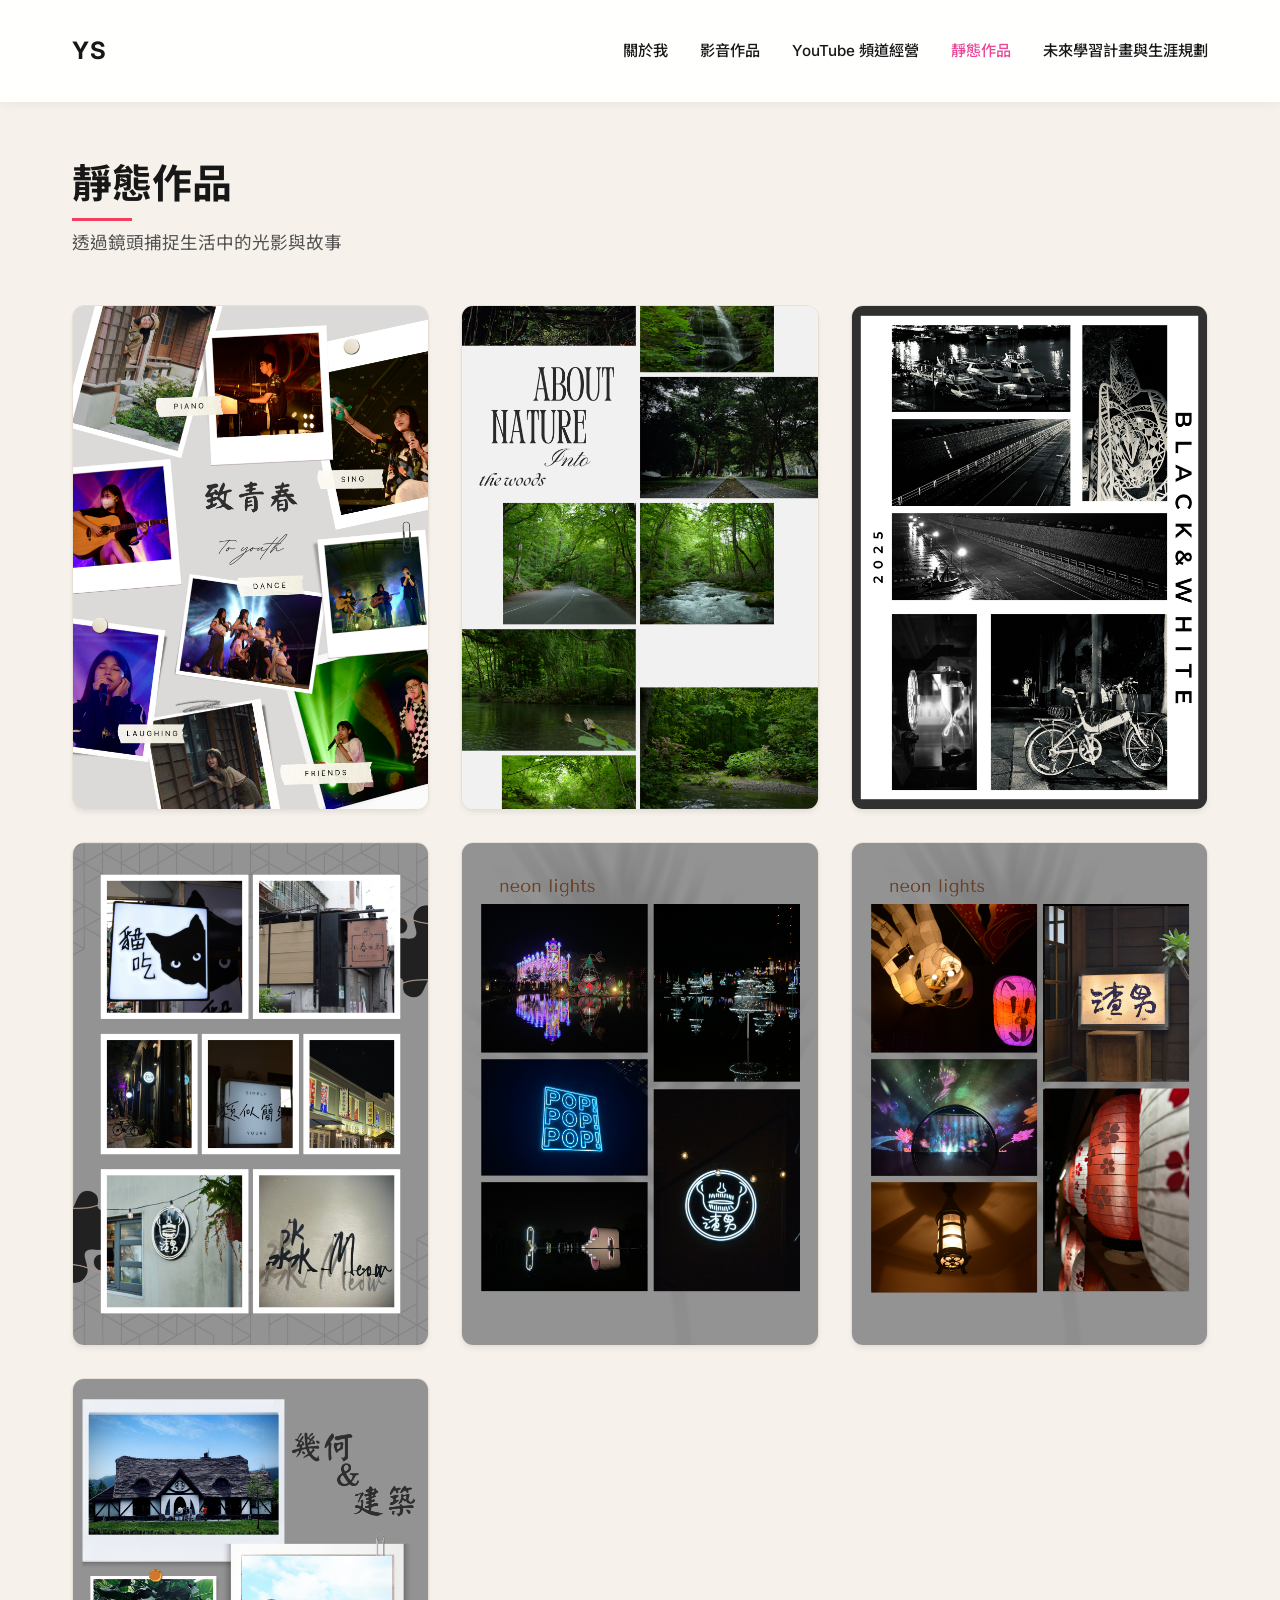
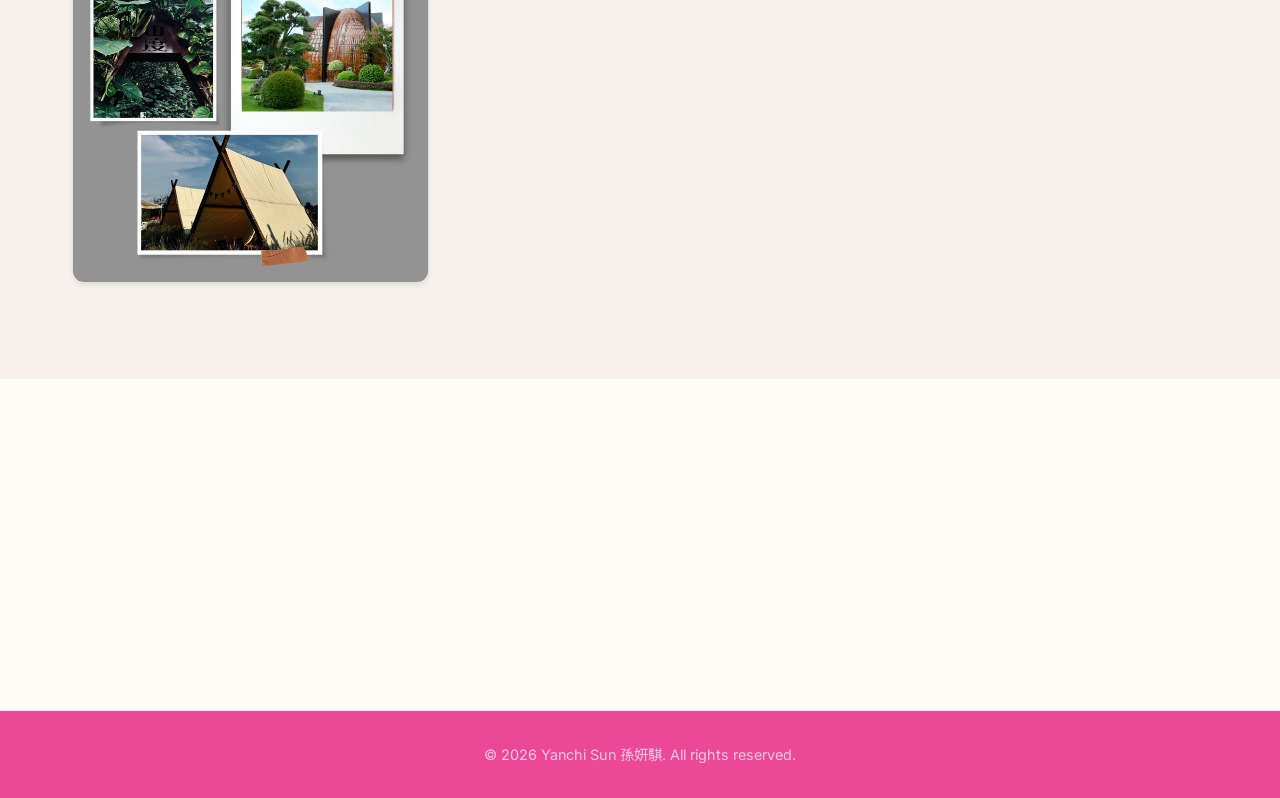
==== photography.html @ bd14a130 "Add files via upload" ====
<!DOCTYPE html>
<html lang="zh-TW">

<head>
    <meta charset="UTF-8">
    <meta name="viewport" content="width=device-width, initial-scale=1.0">
    <meta name="description" content="孫妍騏 (Yanchi Sun) 轉學考個人網站 - 大眾傳播學系申請">
    <title>靜態作品 | 孫妍騏 Yanchi Sun</title>
    <link rel="preconnect" href="https://fonts.googleapis.com">
    <link rel="preconnect" href="https://fonts.gstatic.com" crossorigin>
    <link
        href="https://fonts.googleapis.com/css2?family=Inter:wght@300;400;500;600;700&family=Noto+Sans+TC:wght@300;400;500;700&display=swap"
        rel="stylesheet">
    <link rel="stylesheet" href="style.css">
</head>

<body>
    <nav id="navbar">
        <div class="nav-container">
            <a href="index.html" class="nav-logo">YS</a>
            <div class="hamburger" id="hamburger">
                <span class="bar"></span>
                <span class="bar"></span>
                <span class="bar"></span>
            </div>
            <ul class="nav-links" id="nav-links">
                <li><a href="index.html#hero">關於我</a></li>
                <li><a href="index.html#works">影音作品</a></li>
                <li><a href="youtube.html">YouTube 頻道經營</a></li>
                <li><a href="photography.html" style="color: var(--primary-color);">靜態作品</a></li>
                <li><a href="sop.html">未來學習計畫與生涯規劃</a></li>
            </ul>
        </div>
    </nav>

    <!-- 攝影集 (Photography) -->
    <section id="photography" class="section bg-light" style="padding-top: 10rem; min-height: 80vh;">
        <div class="container">
            <h2 class="section-title reveal">靜態作品</h2>
            <p class="section-subtitle reveal">透過鏡頭捕捉生活中的光影與故事</p>

            <div class="photography-grid">
                <div class="photo-card reveal">
                    <img src="photo/photography/18.png" alt="攝影集作品 1">
                </div>
                <div class="photo-card reveal reveal-delay">
                    <img src="photo/photography/19.png" alt="攝影集作品 2">
                </div>
                <div class="photo-card reveal reveal-delay-2">
                    <img src="photo/photography/20.png" alt="攝影集作品 3">
                </div>
                <div class="photo-card reveal">
                    <img src="photo/photography/21.png" alt="攝影集作品 4">
                </div>
                <div class="photo-card reveal reveal-delay">
                    <img src="photo/photography/22.png" alt="攝影集作品 5">
                </div>
                <div class="photo-card reveal reveal-delay-2">
                    <img src="photo/photography/23.png" alt="攝影集作品 6">
                </div>
                <div class="photo-card reveal">
                    <img src="photo/photography/24.png" alt="攝影集作品 7">
                </div>
            </div>
        </div>
    </section>

    <!-- 5. 結語與聯繫 (Closing Statement) -->
    <section id="contact" class="section">
        <div class="container text-center reveal">
            <p class="closing-text">
                傳播的本質是溝通，而我已準備好在這個更寬廣的學術舞台上，<br>
                傾聽社會的聲音，述說更多動人的故事。<br>
                期待能加入貴系，為未來的傳播領域注入一股嶄新的活力。
            </p>
        </div>
    </section>

    <footer>
        <div class="container">
            <p>&copy; 2026 Yanchi Sun 孫妍騏. All rights reserved.</p>
        </div>
    </footer>

    <script src="script.js"></script>
</body>

</html>
---- style.css ----
:root {
    --primary-color: #ec4899;    /* 亮玫瑰粉 - 活潑且具親和力 */
    --accent-color: #f43f5e;     /* 櫻桃/珊瑚紅 - 重點強調 */
    --accent-light: #fbcfe8;     /* 淺粉色 */
    --bg-white: #fffcf8;         /* 偏暖的米白，取代刺眼的純白 */
    --bg-light: #f6f2eb;         /* 溫潤質感的米色/燕麥色背景 */
    --text-main: #171717;        /* 極深灰色（接近純黑），提升閱讀舒適度 */
    --text-light: #525252;       /* 深灰色（次要文字） */
    --border-color: #e5dfd5;     /* 配合米色背景調整邊框顏色 */
    
    --font-heading: 'Inter', 'Noto Sans TC', sans-serif;
    --font-body: 'Inter', 'Noto Sans TC', sans-serif;
    
    --transition: all 0.3s cubic-bezier(0.25, 0.8, 0.25, 1);
    --shadow-sm: 0 4px 6px -1px rgba(0, 0, 0, 0.05), 0 2px 4px -1px rgba(0, 0, 0, 0.03);
    --shadow-md: 0 10px 15px -3px rgba(0, 0, 0, 0.05), 0 4px 6px -2px rgba(0, 0, 0, 0.03);
    --shadow-lg: 0 20px 25px -5px rgba(0, 0, 0, 0.1), 0 10px 10px -5px rgba(0, 0, 0, 0.04);
}

* {
    margin: 0;
    padding: 0;
    box-sizing: border-box;
}

html {
    scroll-behavior: smooth;
    scroll-padding-top: 80px;
    font-size: 16px;
}

body {
    font-family: var(--font-body);
    color: var(--text-main);
    background-color: var(--bg-white);
    line-height: 1.6;
    overflow-x: hidden;
}

h1, h2, h3, h4, h5, h6 {
    font-family: var(--font-heading);
    color: var(--text-main); /* 將標題顏色改為深黑色系，不再使用粉色 */
    line-height: 1.2;
}

a {
    text-decoration: none;
    color: inherit;
    transition: var(--transition);
}

ul {
    list-style: none;
}

.container {
    max-width: 1200px;
    margin: 0 auto;
    padding: 0 2rem;
}

.section {
    padding: 6rem 0;
}

.bg-light {
    background-color: var(--bg-light);
}

.text-gold {
    color: var(--accent-color);
}

.text-center {
    text-align: center;
}

/* Navbar */
#navbar {
    position: fixed;
    top: 0;
    left: 0;
    width: 100%;
    background-color: rgba(255, 255, 255, 0.95);
    backdrop-filter: blur(10px);
    z-index: 1000;
    box-shadow: 0 2px 10px rgba(0,0,0,0.05);
    transition: var(--transition);
}

.nav-container {
    max-width: 1200px;
    margin: 0 auto;
    padding: 1rem 2rem;
    display: flex;
    justify-content: space-between;
    align-items: center;
}

.nav-logo {
    font-weight: 700;
    font-size: 1.5rem;
    color: var(--text-main); /* 導覽列 Logo 顏色改為深黑 */
    letter-spacing: 1px;
    z-index: 1002;
    position: relative;
}

.hamburger {
    display: none;
    cursor: pointer;
    flex-direction: column;
    gap: 5px;
    z-index: 1002; /* Above the mobile menu */
    position: relative;
}

.hamburger .bar {
    width: 25px;
    height: 3px;
    background-color: var(--text-main);
    border-radius: 3px;
    transition: var(--transition);
}

/* Hamburger Active Animation */
.hamburger.active .bar:nth-child(1) {
    transform: translateY(8px) rotate(45deg);
}

.hamburger.active .bar:nth-child(2) {
    opacity: 0;
}

.hamburger.active .bar:nth-child(3) {
    transform: translateY(-8px) rotate(-45deg);
}

.nav-links {
    display: flex;
    gap: 2rem;
}

.nav-links a {
    font-weight: 500;
    font-size: 0.95rem;
    color: var(--text-main);
    position: relative;
}

.nav-links a::after {
    content: '';
    position: absolute;
    width: 0;
    height: 2px;
    bottom: -4px;
    left: 0;
    background-color: var(--accent-color);
    transition: var(--transition);
}

.nav-links a:hover::after {
    width: 100%;
}

/* Typography & Titles */
.section-title {
    font-size: 2.5rem;
    font-weight: 700;
    margin-bottom: 0.5rem;
    position: relative;
    display: inline-block;
}

.section-title::after {
    content: '';
    display: block;
    width: 60px;
    height: 3px;
    background-color: var(--accent-color);
    margin-top: 10px;
}

.section-subtitle {
    font-size: 1.1rem;
    color: var(--text-light);
    margin-bottom: 3rem;
}

/* Reveal Animations */
.reveal {
    opacity: 0;
    transform: translateY(30px);
    transition: opacity 0.8s ease-out, transform 0.8s ease-out;
}

.reveal.active {
    opacity: 1;
    transform: translateY(0);
}

.reveal-delay {
    transition-delay: 0.2s;
}

/* 1. Hero Section */
#hero {
    padding-top: 10rem;
    min-height: 100vh;
    display: flex;
    align-items: center;
}

.hero-container {
    display: grid;
    grid-template-columns: 1fr 1fr;
    gap: 4rem;
    align-items: center;
}

.subtitle {
    font-size: 1.1rem;
    color: var(--accent-color);
    font-weight: 600;
    letter-spacing: 2px;
    text-transform: uppercase;
    margin-bottom: 0.5rem;
}

.profile-layout {
    display: flex;
    align-items: center;
    gap: 2rem;
    margin-bottom: 2rem;
}

.profile-photo {
    flex-shrink: 0;
    width: 180px;
    height: 180px;
    border-radius: 50%;
    overflow: hidden;
    border: 6px solid var(--bg-white);
    box-shadow: 0 10px 25px rgba(236, 72, 153, 0.2);
}

.profile-photo img {
    width: 100%;
    height: 100%;
    object-fit: cover;
}

.main-title {
    font-size: 3.5rem;
    margin-bottom: 0.5rem;
}

.highlight {
    color: var(--accent-color);
}

.sub-headline {
    font-size: 1.6rem;
    font-weight: 400;
    color: var(--text-light);
    margin-bottom: 0;
}

.hero-contact {
    margin-top: 1rem;
    display: flex;
    flex-direction: column;
    gap: 0.5rem;
}

.hero-contact a {
    font-size: 1.05rem;
    font-weight: 500;
    color: var(--text-light);
    display: inline-flex;
    align-items: center;
    gap: 0.5rem;
}

.hero-contact a:hover {
    color: var(--primary-color);
}

.current-bg {
    background: var(--bg-light);
    padding: 1.5rem;
    border-left: 4px solid var(--primary-color);
    border-radius: 0 8px 8px 0;
}

.tag {
    display: inline-block;
    background: linear-gradient(135deg, var(--primary-color), #f472b6);
    color: white;
    font-size: 0.75rem;
    padding: 0.3rem 0.8rem;
    border-radius: 20px; /* 更圓潤活潑的形狀 */
    margin-bottom: 0.5rem;
    font-weight: 600;
    box-shadow: 0 2px 4px rgba(236, 72, 153, 0.3);
}

.current-bg p:not(.tag) {
    font-weight: 600;
    font-size: 1.2rem;
}

.current-bg .tag-description {
    font-weight: 400;
    font-size: 0.95rem;
    color: var(--text-light);
    margin-top: 0.2rem;
}

.hero-cards {
    display: flex;
    flex-direction: column;
    gap: 1.5rem;
}

.honor-card {
    background: var(--bg-white);
    padding: 1.5rem;
    border-radius: 12px;
    box-shadow: var(--shadow-sm);
    border: 1px solid var(--border-color);
    transition: var(--transition);
    display: flex;
    flex-direction: column;
}

.honor-card:hover {
    transform: translateY(-5px);
    box-shadow: var(--shadow-md);
    border-color: var(--accent-color);
}

.card-icon {
    font-size: 2rem;
    margin-bottom: 0.5rem;
}

.honor-card h3 {
    font-size: 1.1rem;
    margin-bottom: 0.5rem;
}

.honor-card p {
    font-size: 0.95rem;
    color: var(--text-light);
}

/* 2. SOP */
.motivation-box {
    background: white;
    padding: 3rem;
    border-radius: 16px;
    box-shadow: var(--shadow-lg);
    position: relative;
    margin-bottom: 4rem;
}

.motivation-box::before {
    content: '"';
    position: absolute;
    top: 10px;
    left: 20px;
    font-size: 6rem;
    color: var(--accent-color);
    opacity: 0.2;
    font-family: serif;
    line-height: 1;
}

.motivation-box p {
    font-size: 1.1rem;
    line-height: 1.8;
    position: relative;
    z-index: 1;
}

.timeline {
    position: relative;
    max-width: 800px;
    margin: 0 auto;
}

.timeline::before {
    content: '';
    position: absolute;
    left: 15px;
    top: 0;
    height: 100%;
    width: 2px;
    background: var(--border-color);
}

.timeline-item {
    position: relative;
    padding-left: 50px;
    margin-bottom: 3rem;
}

.timeline-item:last-child {
    margin-bottom: 0;
}

.timeline-dot {
    position: absolute;
    left: 8px;
    top: 5px;
    width: 16px;
    height: 16px;
    border-radius: 50%;
    background: var(--accent-color);
    border: 4px solid var(--bg-light);
    box-shadow: 0 0 0 4px var(--bg-light);
    transition: var(--transition);
}

.timeline-item:hover .timeline-dot {
    transform: scale(1.3);
    background: var(--primary-color);
}

.timeline-content h3 {
    font-size: 1.3rem;
    margin-bottom: 0.5rem;
}

.timeline-content p {
    color: var(--text-light);
}

/* 3. Works */
/* Tabs */
.tabs-container {
    display: flex;
    justify-content: center;
    gap: 1rem;
    margin-bottom: 3rem;
}

.tab-btn {
    padding: 0.8rem 2.5rem;
    border: 2px solid var(--primary-color);
    background: transparent;
    color: var(--primary-color);
    font-size: 1.1rem;
    font-weight: 600;
    border-radius: 30px;
    cursor: pointer;
    transition: var(--transition);
}

.tab-btn.active, .tab-btn:hover {
    background: var(--primary-color);
    color: white;
    box-shadow: 0 4px 10px rgba(236, 72, 153, 0.3);
}

.tab-content {
    display: none;
}

.tab-content.active {
    display: block;
    animation: fadeIn 0.5s ease;
}

@keyframes fadeIn {
    from { opacity: 0; transform: translateY(10px); }
    to { opacity: 1; transform: translateY(0); }
}

.works-grid {
    display: grid;
    grid-template-columns: repeat(2, 1fr);
    gap: 3rem;
}

.work-card {
    background: var(--bg-white);
    border-radius: 16px;
    overflow: hidden;
    box-shadow: var(--shadow-sm);
    transition: var(--transition);
    border: 1px solid var(--border-color);
}

.work-card:hover {
    transform: translateY(-10px);
    box-shadow: var(--shadow-lg);
}

.work-img-wrapper {
    width: 100%;
    height: 250px;
    overflow: hidden;
    background: #eaeaea;
}

#short-videos .works-grid {
    grid-template-columns: repeat(auto-fit, minmax(250px, 320px));
    justify-content: center;
}

#short-videos .work-img-wrapper {
    height: auto;
    aspect-ratio: 9 / 16;
}

.work-img {
    width: 100%;
    height: 100%;
    object-fit: cover;
    transition: transform 0.5s ease;
}

.work-card:hover .work-img {
    transform: scale(1.05);
}

.work-info {
    padding: 2rem;
}

.work-category {
    font-size: 0.8rem;
    color: var(--accent-color);
    font-weight: 600;
    letter-spacing: 1px;
    text-transform: uppercase;
    display: block;
    margin-bottom: 0.5rem;
}

.work-info h3 {
    font-size: 1.5rem;
    margin-bottom: 1rem;
}

.work-info p {
    color: var(--text-light);
    font-size: 0.95rem;
    margin-bottom: 1.5rem;
}

.work-link {
    display: inline-block;
    font-size: 0.95rem;
    font-weight: 600;
    color: var(--primary-color);
    border-bottom: 2px solid transparent;
    transition: var(--transition);
}

.work-link:hover {
    color: var(--accent-color);
    border-color: var(--accent-color);
    transform: translateX(5px);
}

/* 4. YouTube Section */
.youtube-grid {
    display: grid;
    grid-template-columns: repeat(3, 1fr);
    gap: 2rem;
}

.youtube-card {
    background: var(--bg-white);
    border-radius: 16px;
    overflow: hidden;
    box-shadow: 0 4px 15px rgba(236, 72, 153, 0.1);
    border: 1px solid var(--border-color);
    transition: var(--transition);
    display: flex;
    flex-direction: column;
}

.youtube-card:hover {
    transform: translateY(-10px);
    box-shadow: 0 10px 25px rgba(236, 72, 153, 0.2);
}

.video-wrapper {
    width: 100%;
    aspect-ratio: 16 / 9;
    background: #e2e8f0;
    position: relative;
}

.video-placeholder {
    position: absolute;
    top: 0; left: 0; width: 100%; height: 100%;
    display: flex;
    align-items: center;
    justify-content: center;
    color: var(--text-light);
    font-weight: 600;
}

.video-wrapper iframe {
    width: 100%;
    height: 100%;
    border: none;
}

.video-stats {
    padding: 1.5rem;
    flex-grow: 1;
    display: flex;
    flex-direction: column;
}

.video-stats h3 {
    font-size: 1.2rem;
    margin-bottom: 1rem;
}

.stat-row {
    display: flex;
    justify-content: space-between;
    margin-bottom: 0.5rem;
    font-weight: 500;
}

.proof-img {
    margin-top: auto;
    padding-top: 1rem;
    border-top: 1px solid var(--border-color);
}

.proof-img img {
    width: 100%;
    border-radius: 8px;
    box-shadow: 0 2px 8px rgba(0,0,0,0.05);
}

.reveal-delay-2 {
    transition-delay: 0.4s;
}

/* Photography Section */
.photography-grid {
    display: grid;
    grid-template-columns: repeat(3, 1fr);
    gap: 2rem;
    align-items: start;
}

.photo-card {
    background: var(--bg-white);
    border-radius: 12px;
    overflow: hidden;
    box-shadow: var(--shadow-sm);
    border: 1px solid var(--border-color);
    transition: var(--transition);
    cursor: pointer;
    display: flex;
}

.photo-card img {
    width: 100%;
    height: auto;
    display: block;
    transition: transform 0.5s ease;
}

.photo-card:hover {
    box-shadow: var(--shadow-md);
    border-color: var(--primary-color);
}

.photo-card:hover img {
    transform: scale(1.05);
}

/* 5. Contact */
.closing-text {
    font-size: 1.2rem;
    max-width: 700px;
    margin: 0 auto 3rem;
    color: var(--text-main);
}

.contact-info {
    margin-bottom: 3rem;
}

.email-link {
    font-size: 1.5rem;
    font-weight: 600;
    color: var(--primary-color);
    border-bottom: 2px solid transparent;
}

.email-link:hover {
    color: var(--accent-color);
    border-color: var(--accent-color);
}

.action-buttons {
    display: flex;
    justify-content: center;
    gap: 1.5rem;
}

.btn {
    display: inline-flex;
    align-items: center;
    gap: 0.5rem;
    padding: 1rem 2rem;
    border-radius: 8px;
    font-weight: 600;
    font-size: 1.1rem;
    cursor: pointer;
    transition: var(--transition);
}

.btn-primary {
    background: linear-gradient(135deg, var(--primary-color), #db2777);
    color: white;
    box-shadow: 0 4px 15px rgba(236, 72, 153, 0.4);
}

.btn-primary:hover {
    background: linear-gradient(135deg, #db2777, #be185d);
    transform: translateY(-3px) scale(1.02); /* 增加一點放大的活力感 */
    box-shadow: 0 8px 25px rgba(236, 72, 153, 0.5);
}

.btn-secondary {
    background-color: white;
    color: var(--primary-color);
    border: 2px solid var(--primary-color);
}

.btn-secondary:hover {
    background-color: var(--bg-light);
    transform: translateY(-3px);
}

footer {
    background-color: var(--primary-color);
    color: rgba(255, 255, 255, 0.7);
    text-align: center;
    padding: 2rem 0;
    font-size: 0.9rem;
}

/* Responsive */
@media (max-width: 992px) {
    .hero-container, .works-grid, .youtube-grid, .photography-grid {
        grid-template-columns: 1fr;
        gap: 3rem;
    }
    
    .main-title {
        font-size: 3rem;
    }
    
    #hero {
        padding-top: 8rem;
        padding-bottom: 4rem;
    }
}

@media (max-width: 768px) {
    .hamburger {
        display: flex;
    }

    .nav-links {
        position: fixed;
        left: -100%;
        top: 0;
        flex-direction: column;
        background-color: rgba(255, 255, 255, 0.98);
        backdrop-filter: blur(15px);
        width: 100%;
        height: 100vh;
        text-align: center;
        transition: 0.4s cubic-bezier(0.25, 0.8, 0.25, 1);
        justify-content: center;
        align-items: center;
        gap: 3rem;
        z-index: 1000;
        padding: 0;
    }

    .nav-links.active {
        left: 0;
    }

    .nav-links a {
        font-size: 1.5rem;
    }
    
    .profile-layout {
        flex-direction: column;
        align-items: flex-start;
        gap: 1.5rem;
    }
    
    .profile-photo {
        width: 140px;
        height: 140px;
    }
    
    .section-title {
        font-size: 2rem;
    }
    
    .action-buttons {
        flex-direction: column;
    }
    
    .timeline::before {
        left: 0;
    }
    
    .timeline-item {
        padding-left: 30px;
    }
    
    .timeline-dot {
        left: -7px;
    }
}
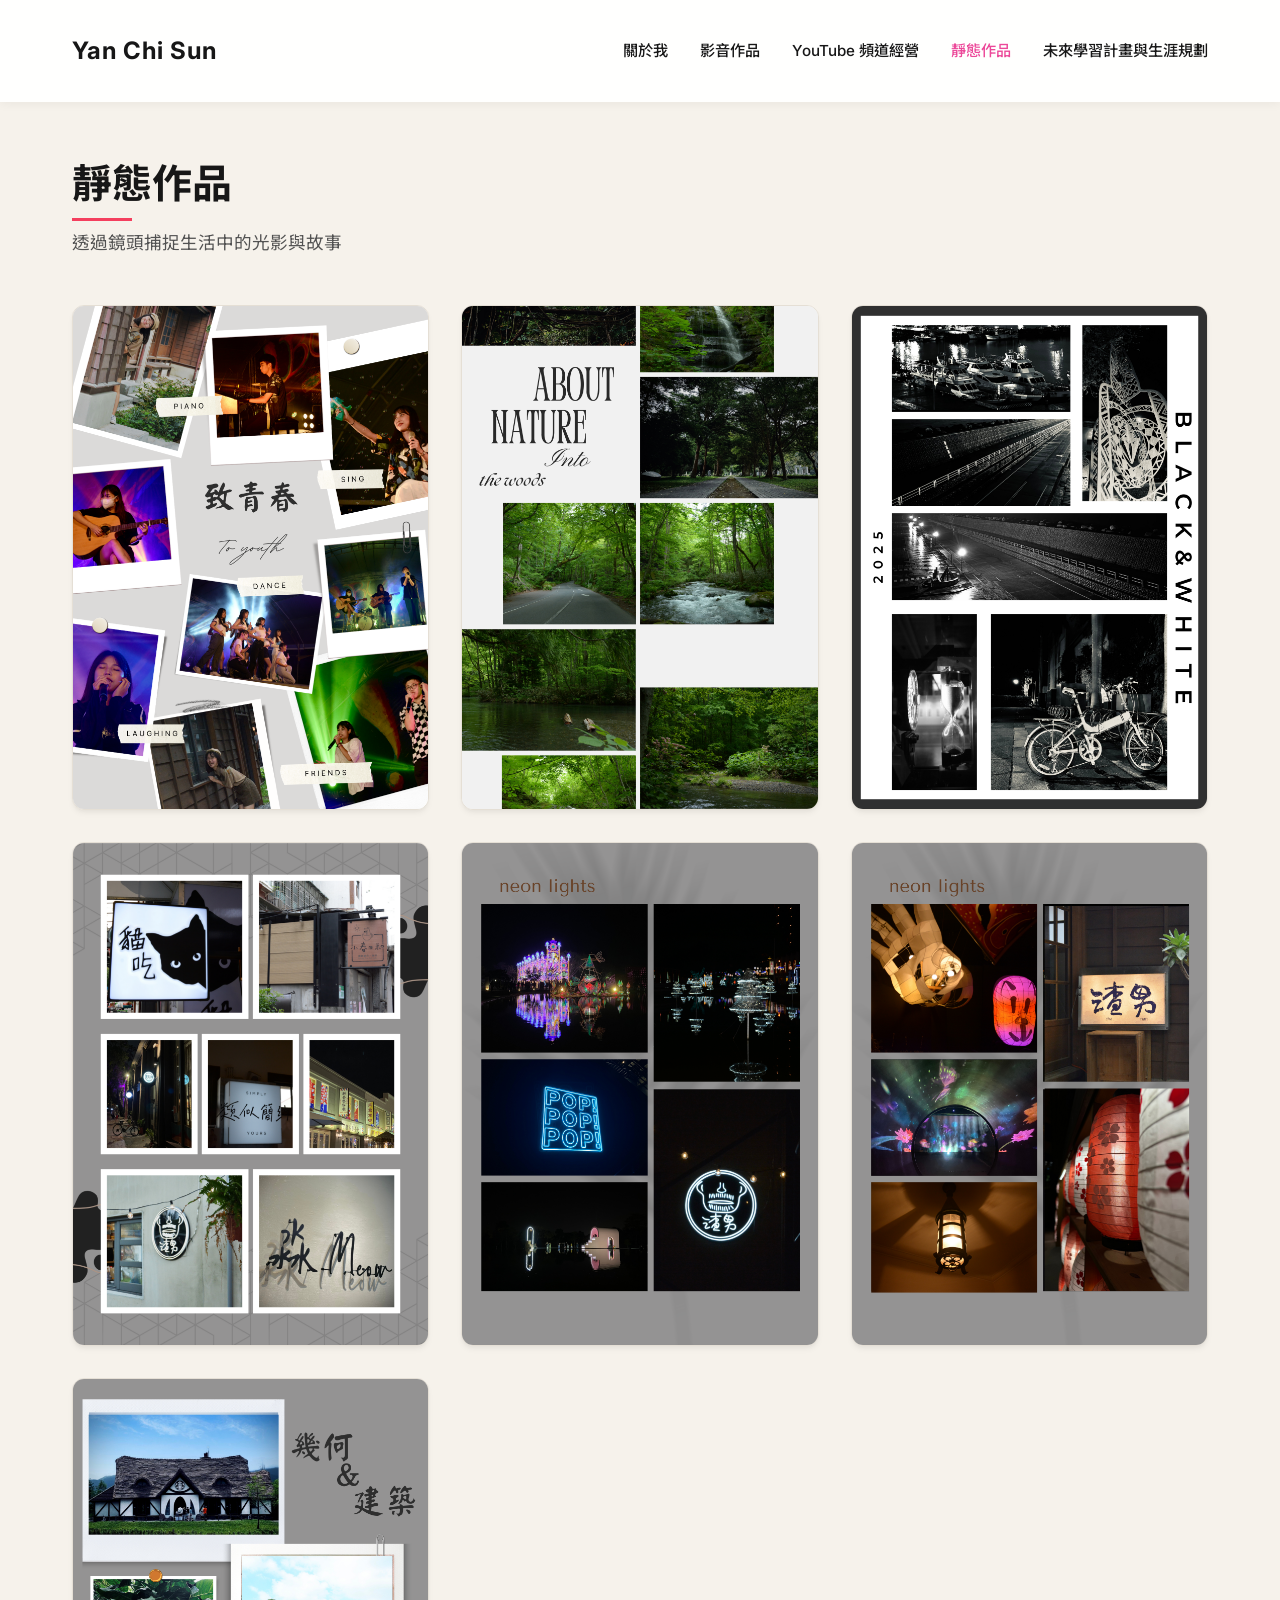
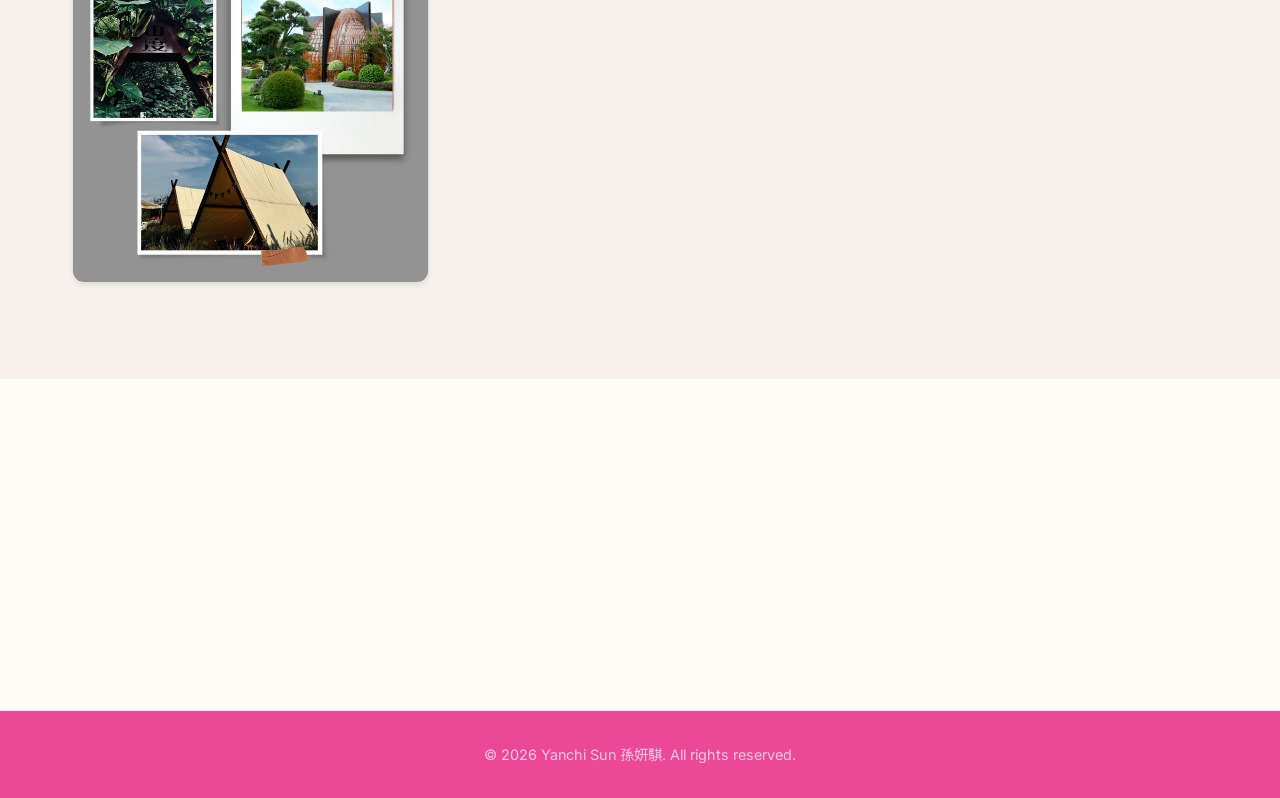
==== commit e98b029c: "Add files via upload" ====
--- a/photography.html
+++ b/photography.html
@@ -17,7 +17,7 @@
 <body>
     <nav id="navbar">
         <div class="nav-container">
-            <a href="index.html" class="nav-logo">YS</a>
+            <a href="index.html" class="nav-logo">Yan Chi Sun</a>
             <div class="hamburger" id="hamburger">
                 <span class="bar"></span>
                 <span class="bar"></span>
--- a/style.css
+++ b/style.css
@@ -777,30 +777,49 @@
         display: flex;
     }
 
+    .nav-container {
+        position: relative;
+    }
+
     .nav-links {
-        position: fixed;
-        left: -100%;
-        top: 0;
+        position: absolute;
+        top: 100%;
+        right: 2rem;
         flex-direction: column;
         background-color: rgba(255, 255, 255, 0.98);
         backdrop-filter: blur(15px);
+        width: auto;
+        min-width: 220px;
+        height: auto;
+        text-align: right;
+        transition: 0.3s cubic-bezier(0.25, 0.8, 0.25, 1);
+        justify-content: flex-start;
+        align-items: flex-end;
+        gap: 1.5rem;
+        z-index: 1000;
+        padding: 1.5rem 2rem;
+        border-radius: 16px;
+        box-shadow: 0 10px 30px rgba(0, 0, 0, 0.1);
+        border: 1px solid var(--border-color);
+        margin-top: 10px;
+        
+        /* Hidden state */
+        opacity: 0;
+        transform: translateY(-15px) scale(0.95);
+        transform-origin: top right;
+        pointer-events: none;
+    }
+
+    .nav-links.active {
+        opacity: 1;
+        transform: translateY(0) scale(1);
+        pointer-events: auto;
+    }
+
+    .nav-links a {
+        font-size: 1.1rem;
         width: 100%;
-        height: 100vh;
-        text-align: center;
-        transition: 0.4s cubic-bezier(0.25, 0.8, 0.25, 1);
-        justify-content: center;
-        align-items: center;
-        gap: 3rem;
-        z-index: 1000;
-        padding: 0;
-    }
-
-    .nav-links.active {
-        left: 0;
-    }
-
-    .nav-links a {
-        font-size: 1.5rem;
+        display: block;
     }
     
     .profile-layout {
